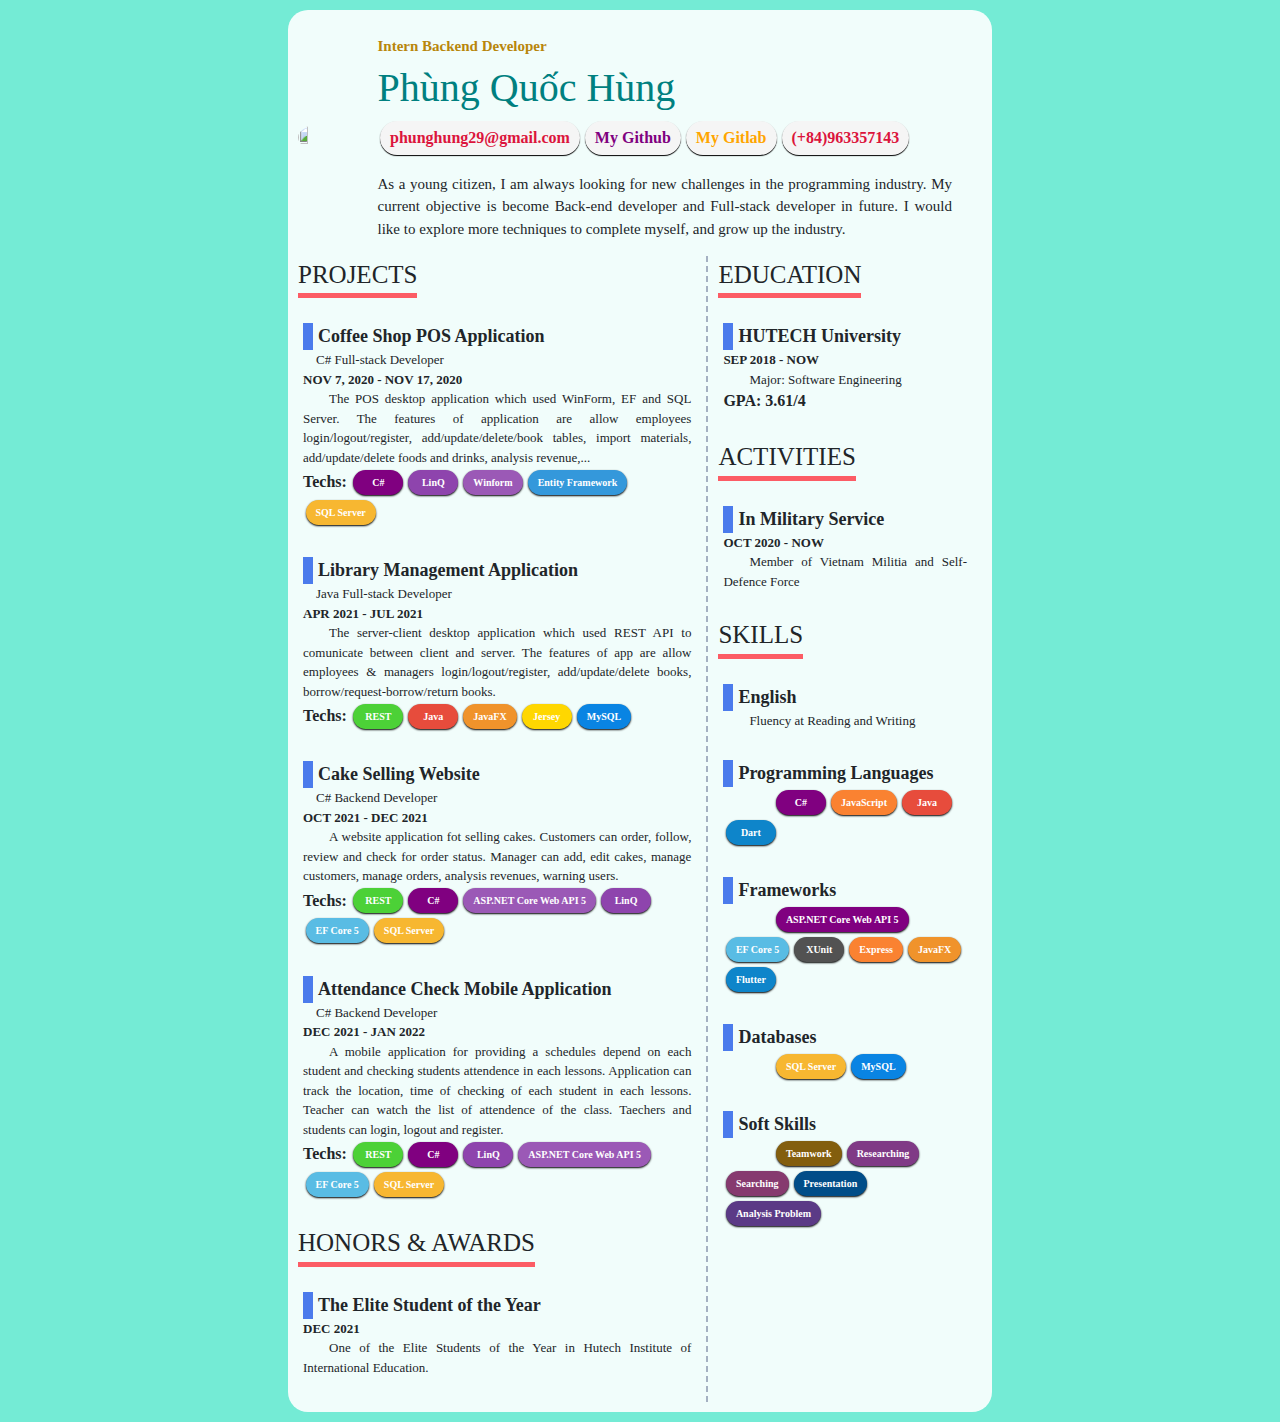
==== index.html @ 171c06e1 "third commit" ====
<!DOCTYPE html>
<html lang="en">

<head>
    <meta charset="UTF-8" />
    <meta http-equiv="X-UA-Compatible" content="IE=edge" />
    <meta name="viewport" content="width=device-width, initial-scale=1.0" />
    <title>Phung Hung CV</title>
    <link rel="stylesheet" href="https://cdn.jsdelivr.net/npm/bootstrap@4.0.0/dist/css/bootstrap.min.css"
        integrity="sha384-Gn5384xqQ1aoWXA+058RXPxPg6fy4IWvTNh0E263XmFcJlSAwiGgFAW/dAiS6JXm" crossorigin="anonymous" />
    <link rel="stylesheet" href="my-style.css" />
</head>

<body>
    <!-- div to -->
    <!-- <div class="container pr-4 pl-4 bg-dark text-white"> -->
    <div class="divTo">
        <!-- div trên -->
        <div class="divTren">
            <!-- div hinh -->
            <img class="my-avatar"
                src="https://cdn.discordapp.com/attachments/805802607922249749/955643707661647872/IMG_0061.jpg" />
            <!-- <div width="20%" height="20%">
        </div> -->
            <!-- div thong tin -->
            <div class="divThongTin">
                <p>Intern Backend Developer</p>
                <p>Phùng Quốc Hùng</p>
                <div class="divTheThongTin">
                    <a target="_blank" href="https://mail.google.com/mail/u/0/#inbox?compose=new"
                    class="infoItem">phunghung29@gmail.com</a>
                    <a class="infoItem" style="color: purple;" target="_blank" href="https://github.com/LEANDER-25">My Github</a>
                    <a class="infoItem" style="color: orange;" target="_blank" href="https://gitlab.com/GitLabIntern_25">My Gitlab</a>
                    <span class="infoItem"> (+84)963357143 </span>
                </div>
                <p>
                    As a young citizen, I am always looking for new challenges in the
                    programming industry. My current objective is become Back-end
                    developer and Full-stack developer in future. I would like to
                    explore more techniques to complete myself, and grow up the
                    industry.
                </p>
            </div>
        </div>
        <!-- div duoi -->
        <div class="divDuoi">
            <!-- div trai -->
            <div class="divTrai">
                <div class="title">
                    <div class="topicUnderline">
                        <p>PROJECTS</p>
                    </div>
                    <div class="itemLeft">
                        <!-- name project and responsibility layout -->
                        <div>
                            <div class="projectName">Coffee Shop POS Application</div>
                            <!-- <div></div> -->
                            <div style="font-size: small">&emsp;C# Full-stack Developer</div>
                        </div>
                        <div style="font-size: small; font-weight: bold;">
                            <p>NOV 7, 2020 - NOV 17, 2020</p>
                        </div>
                        <div style="padding-right: 10px">
                            <p style="font-size: small; text-align: justify">
                                &emsp;&emsp;The POS desktop application which used WinForm, EF
                                and SQL Server. The features of application are allow
                                employees login/logout/register, add/update/delete/book
                                tables, import materials, add/update/delete foods and drinks,
                                analysis revenue,...
                            </p>
                            <div class="flexDiv"">
                  <p style=" font-weight: bold;">Techs:&nbsp;</p>
                                <div class="techItem" style="background-color: purple">C#</div>
                                <div class="techItem" style="background-color: #8e44ad">LinQ</div>
                                <div class="techItem" style="background-color: #9b59b6">Winform</div>
                                <div class="techItem" style="background-color: #3498db">Entity Framework</div>
                                <div class="techItem" style="background-color: #f7b731">SQL Server</div>
                            </div>
                        </div>
                    </div>
                    <div class="itemLeft">
                        <!-- name project and responsibility layout -->
                        <div>
                            <div class="projectName">Library Management Application</div>
                            <!-- <div></div> -->
                            <div style="font-size: small">&emsp;Java Full-stack Developer</div>
                        </div>
                        <div style="font-size: small; font-weight: bold;">
                            <p>APR 2021 - JUL 2021</p>
                        </div>
                        <div style="padding-right: 10px">
                            <p style="font-size: small; text-align: justify">
                                &emsp;&emsp;The server-client desktop application which used REST API to comunicate
                                between client and server.
                                The features of app are allow employees & managers login/logout/register,
                                add/update/delete books, borrow/request-borrow/return books.
                            </p>
                            <div class="flexDiv"">
                    <p style=" font-weight: bold;">Techs:&nbsp;</p>
                                <div class="techItem" style="background-color: #4cd137">REST</div>
                                <div class="techItem" style="background-color: #e74c3c">Java</div>
                                <div class="techItem" style="background-color: #f0932b">JavaFX</div>
                                <div class="techItem" style="background-color: gold">Jersey</div>
                                <div class="techItem" style="background-color: #0984e3">MySQL</div>
                            </div>
                        </div>
                    </div>
                    <div class="itemLeft">
                        <!-- name project and responsibility layout -->
                        <div>
                            <div class="projectName">Cake Selling Website</div>
                            <!-- <div></div> -->
                            <div style="font-size: small">&emsp;C# Backend Developer</div>
                        </div>
                        <div style="font-size: small; font-weight: bold;">
                            <p>OCT 2021 - DEC 2021</p>
                        </div>
                        <div style="padding-right: 10px">
                            <p style="font-size: small; text-align: justify">
                                &emsp;&emsp;A website application fot selling cakes.
                                Customers can order, follow, review and check for order status.
                                Manager can add, edit cakes, manage customers, manage orders, analysis revenues, warning
                                users.
                            </p>
                            <div class="flexDiv"">
                    <p style=" font-weight: bold;">Techs:&nbsp;</p>
                                <div class="techItem" style="background-color: #4cd137">REST</div>
                                <div class="techItem" style="background-color: purple">C#</div>
                                <div class="techItem" style="background-color: #9b59b6">ASP.NET Core Web API 5</div>
                                <div class="techItem" style="background-color: #8e44ad">LinQ</div>
                                <div class="techItem" style="background-color: #59bce4">EF Core 5</div>
                                <div class="techItem" style="background-color: #f7b731">SQL Server</div>
                            </div>
                        </div>
                    </div>
                    <div class="itemLeft">
                        <!-- name project and responsibility layout -->
                        <div>
                            <div class="projectName">Attendance Check Mobile Application</div>
                            <!-- <div></div> -->
                            <div style="font-size: small">&emsp;C# Backend Developer</div>
                        </div>
                        <div style="font-size: small; font-weight: bold;">
                            <p>DEC 2021 - JAN 2022</p>
                        </div>
                        <div style="padding-right: 10px">
                            <p style="font-size: small; text-align: justify">
                                &emsp;&emsp;A mobile application for providing a schedules depend on each student and
                                checking students attendence in each lessons.
                                Application can track the location, time of checking of each student in each lessons.
                                Teacher can watch the list of attendence of the class.
                                Taechers and students can login, logout and register.
                            </p>
                            <div class="flexDiv"">
                    <p style=" font-weight: bold;">Techs:&nbsp;</p>
                                <div class="techItem" style="background-color: #4cd137">REST</div>
                                <div class="techItem" style="background-color: purple">C#</div>
                                <div class="techItem" style="background-color: #8e44ad">LinQ</div>
                                <div class="techItem" style="background-color: #9b59b6">ASP.NET Core Web API 5</div>
                                <div class="techItem" style="background-color: #59bce4">EF Core 5</div>
                                <div class="techItem" style="background-color: #f7b731">SQL Server</div>
                            </div>
                        </div>
                    </div>

                </div>
                <div class="title">
                    <div class="topicUnderline">
                        <p>HONORS & AWARDS</p>
                    </div>
                    <div class="itemLeft">
                        <!-- name project and responsibility layout -->
                        <div>
                            <div class="projectName">The Elite Student of the Year</div>
                        </div>
                        <div style="font-size: small; font-weight: bold;">
                            <p>DEC 2021</p>
                        </div>
                        <div style="padding-right: 10px">
                            <p style="font-size: small; text-align: justify">
                                &emsp;&emsp;One of the Elite Students of the Year in Hutech Institute of International
                                Education.
                            </p>
                        </div>
                    </div>
                </div>
            </div>
            <!-- div phai -->
            <div class="divPhai">
                <div class="title">
                    <div class="topicUnderline">
                        <p>EDUCATION</p>
                    </div>
                    <div class="itemLeft">
                        <!-- name project and responsibility layout -->
                        <div>
                            <div class="projectName">HUTECH University</div>
                            <!-- <div></div> -->
                            <!-- <div style="font-size: small">&emsp;C# Full-stack Developer</div> -->
                        </div>
                        <div style="font-size: small; font-weight: bold;">
                            <p>SEP 2018 - NOW</p>
                        </div>
                        <div style="padding-right: 10px">
                            <p style="font-size: small; text-align: justify">
                                &emsp;&emsp;Major: Software Engineering
                            </p>
                            <p style="font-weight: bold;">GPA: 3.61/4</p>
                        </div>
                    </div>
                </div>
                <div class="title">
                    <div class="topicUnderline">
                        <p>ACTIVITIES</p>
                    </div>
                    <div class="itemLeft">
                        <!-- name project and responsibility layout -->
                        <div>
                            <div class="projectName">In Military Service</div>
                            <!-- <div></div> -->
                            <!-- <div style="font-size: small">&emsp;C# Full-stack Developer</div> -->
                        </div>
                        <div style="font-size: small; font-weight: bold;">
                            <p>OCT 2020 - NOW</p>
                        </div>
                        <div style="padding-right: 10px">
                            <p style="font-size: small; text-align: justify">
                                &emsp;&emsp;Member of Vietnam Militia and Self-Defence Force
                            </p>
                        </div>
                    </div>
                </div>
                <div class="title">
                    <div class="topicUnderline">
                        <p>SKILLS</p>
                    </div>
                    <div class="itemLeft">
                        <!-- name project and responsibility layout -->
                        <div>
                            <div class="projectName">English</div>
                        </div>
                        <div style="padding-right: 10px">
                            <p style="font-size: small; text-align: justify">
                                &emsp;&emsp;Fluency at Reading and Writing
                            </p>
                        </div>
                    </div>
                    <div class="itemLeft">
                        <!-- name project and responsibility layout -->
                        <div>
                            <div class="projectName">Programming Languages</div>
                        </div>
                        <div style="padding-right: 10px">
                            <div class="flexDiv"">
                                <div class="blank"></div>
                                <div class="techItem" style="background-color: purple">C#</div>
                                <div class="techItem" style="background-color: #fa8231">JavaScript</div>
                                <div class="techItem" style="background-color: #e74c3c">Java</div>
                                <div class="techItem" style="background-color: #0e85ca">Dart</div>
                            </div>
                        </div>
                    </div>
                    <div class="itemLeft">
                        <!-- name project and responsibility layout -->
                        <div>
                            <div class="projectName">Frameworks</div>
                        </div>
                        <div style="padding-right: 10px">
                            <div class="flexDiv"">
                                <div class="blank"></div>
                                <div class="techItem" style="background-color: purple">ASP.NET Core Web API 5</div>
                                <div class="techItem" style="background-color: #59bce4">EF Core 5</div>
                                <div class="techItem" style="background-color: #525252">XUnit</div>
                                <div class="techItem" style="background-color: #fa8231">Express</div>
                                <div class="techItem" style="background-color: #f0932b">JavaFX</div>
                                <div class="techItem" style="background-color: #0e85ca">Flutter</div>
                            </div>
                        </div>
                    </div>
                    <div class="itemLeft">
                        <!-- name project and responsibility layout -->
                        <div>
                            <div class="projectName">Databases</div>
                        </div>
                        <div style="padding-right: 10px">
                            <div class="flexDiv"">
                                <div class="blank"></div>
                                <div class="techItem" style="background-color: #f7b731">SQL Server</div>
                                <div class="techItem" style="background-color: #0984e3">MySQL</div>
                            </div>
                        </div>
                    </div>
                    <div class="itemLeft">
                        <!-- name project and responsibility layout -->
                        <div>
                            <div class="projectName">Soft Skills</div>
                        </div>
                        <div style="padding-right: 10px">
                            <div class="flexDiv"">
                                <div class="blank"></div>
                                <div class="techItem" style="background-color: #835e0e">Teamwork</div>
                                <div class="techItem" style="background-color: #803a86">Researching</div>
                                <div class="techItem" style="background-color: #863a6f">Searching</div>
                                <div class="techItem" style="background-color: #014d88">Presentation</div>
                                <div class="techItem" style="background-color: #5b3a86">Analysis Problem</div>
                            </div>
                        </div>
                    </div>
                </div>
            </div>
        </div>
    </div>
    </div>
</body>

</html>
---- my-style.css ----
body {
  font-family: "JetBrains Mono";
  padding: 10px 0;
  display: flex;
  justify-content: center;
  align-items: center;
  background-color: #74ebd5;
  background-image: linear-gradient(90deg, #74ebd5 0%, #9face6 100%);
  background-image: url(https://wallpaperaccess.com/full/2279240.jpg);
  background-position: center;
  background-size: cover;
  background-repeat: no-repeat;
}
/* .divTo::before{
    content: "";
    position: absolute;
    width: 500px;
    height: 500px;
    border-radius: 50%;
    top: 0px;
    left: 0px;
    background-image: url(https://p7.hiclipart.com/preview/789/208/945/earth-sun-incense-sun.jpg);
    background-repeat: no-repeat;
    background-position: center;
    background-size: cover;
    z-index: -1;
}
.divTo::after{
    content: "";
    position: absolute;
    width: 500px;
    height: 500px;
    border-radius: 50%;
    bottom: -700px;
    right: 0px;
    background-image: url(https://i.pinimg.com/originals/c6/8a/8f/c68a8f04a9b7e4f1245c30af6435357b.jpg);
    background-repeat: no-repeat;
    background-position: center;
    background-size: cover;
    z-index: -1;
} */
p {
  margin-bottom: 0px;
}
.divTo {
  /* padding: 15px, 50px; */
  width: 55%;
  background-color: rgba(255, 255, 255, 0.9);
  /* background-color: white; */
  padding: 10px;
  border-radius: 20px;
}
.divTren {
  display: flex;
  justify-content: center;
  align-items: center;
}
.divThongTin {
  padding: 15px 30px;
  /* text-justify: inter-word; */
  text-align: justify;
}
.divThongTin p:nth-child(1) {
  font-size: 15px;
  color: darkgoldenrod;
  font-weight: bold;
  margin-bottom: 0.5px;
}
.divThongTin p:nth-child(2) {
  font-size: 40px;
  color: teal;
  margin-bottom: 0.5px;
}
.divThongTin p:nth-child(4) {
  font-size: 15px;
  margin-top: 1em;
  margin-bottom: 0.5px;
}
.divTheThongTin {
  flex-wrap: wrap;
  width: 100%;
  display: flex;
  /* justify-content: space-between; */
  align-items: center;
}
.infoItem {
  padding: 5px 10px;
  border-radius: 50px;
  background-color: whitesmoke;
  color: crimson;
  font-weight: bold;
  box-shadow: 0 1px 1px black;
  margin: 2.5px;
}
.my-avatar {
  /* margin-right: 5%; */
  width: 20%;
  height: 20%;
  border-radius: 50%;
}
.divDuoi {
  /* background-color: bisque; */
  width: 100%;
  height: fit-content;
  display: flex;
  justify-content: center;
  /* align-items: center; */
}
.divTrai {
  /* background-color: azure; */
  width: 60%;
  height: fit-content;
  border-right: 2.5px dashed #a5b1c2;
}
.divPhai {
  /* background-color: rgb(83, 255, 141); */
  width: 40%;
  height: 100%;
  padding-left: 10px;
}
/* .title {
    justify-content: space-between;
} */
.topicUnderline {
  width: fit-content;
  font-size: 25px;
  border-bottom: 5px solid #fc5c65;
}
.projectTitle {
  /* justify-content: space-around; */
  display: flex;
}
.projectTitle div:nth-child(2) {
  margin: 1%;
  width: 5px;
  border-radius: 20px;
  background-color: darkkhaki;
}
.projectName {
  padding-left: 5px;
  font-weight: bold;
  font-size: large;
  border-left: 10px solid #4b7bec;
}
.flexDiv {
  /* background-color: red; */
  width: 100%;
  flex-wrap: wrap;
  display: flex;
  align-items: center;
}
.itemLeft {
  margin: 20px 0;
  border-radius: 15px;
  /* background-color: beige; */
  padding: 5px;
}
.blank {
  min-width: 50px;
  background-color: white;
}
.techItem {
  display: flex;
  justify-content: center;
  align-items: center;
  font-size: 10px;
  width: fit-content;
  min-width: 50px;
  height: min-content;
  padding: 5px 10px;
  border-radius: 15px;
  color: white;
  font-weight: bold;
  margin: 2.5px;
  box-shadow: 0 1px 2px black;
}
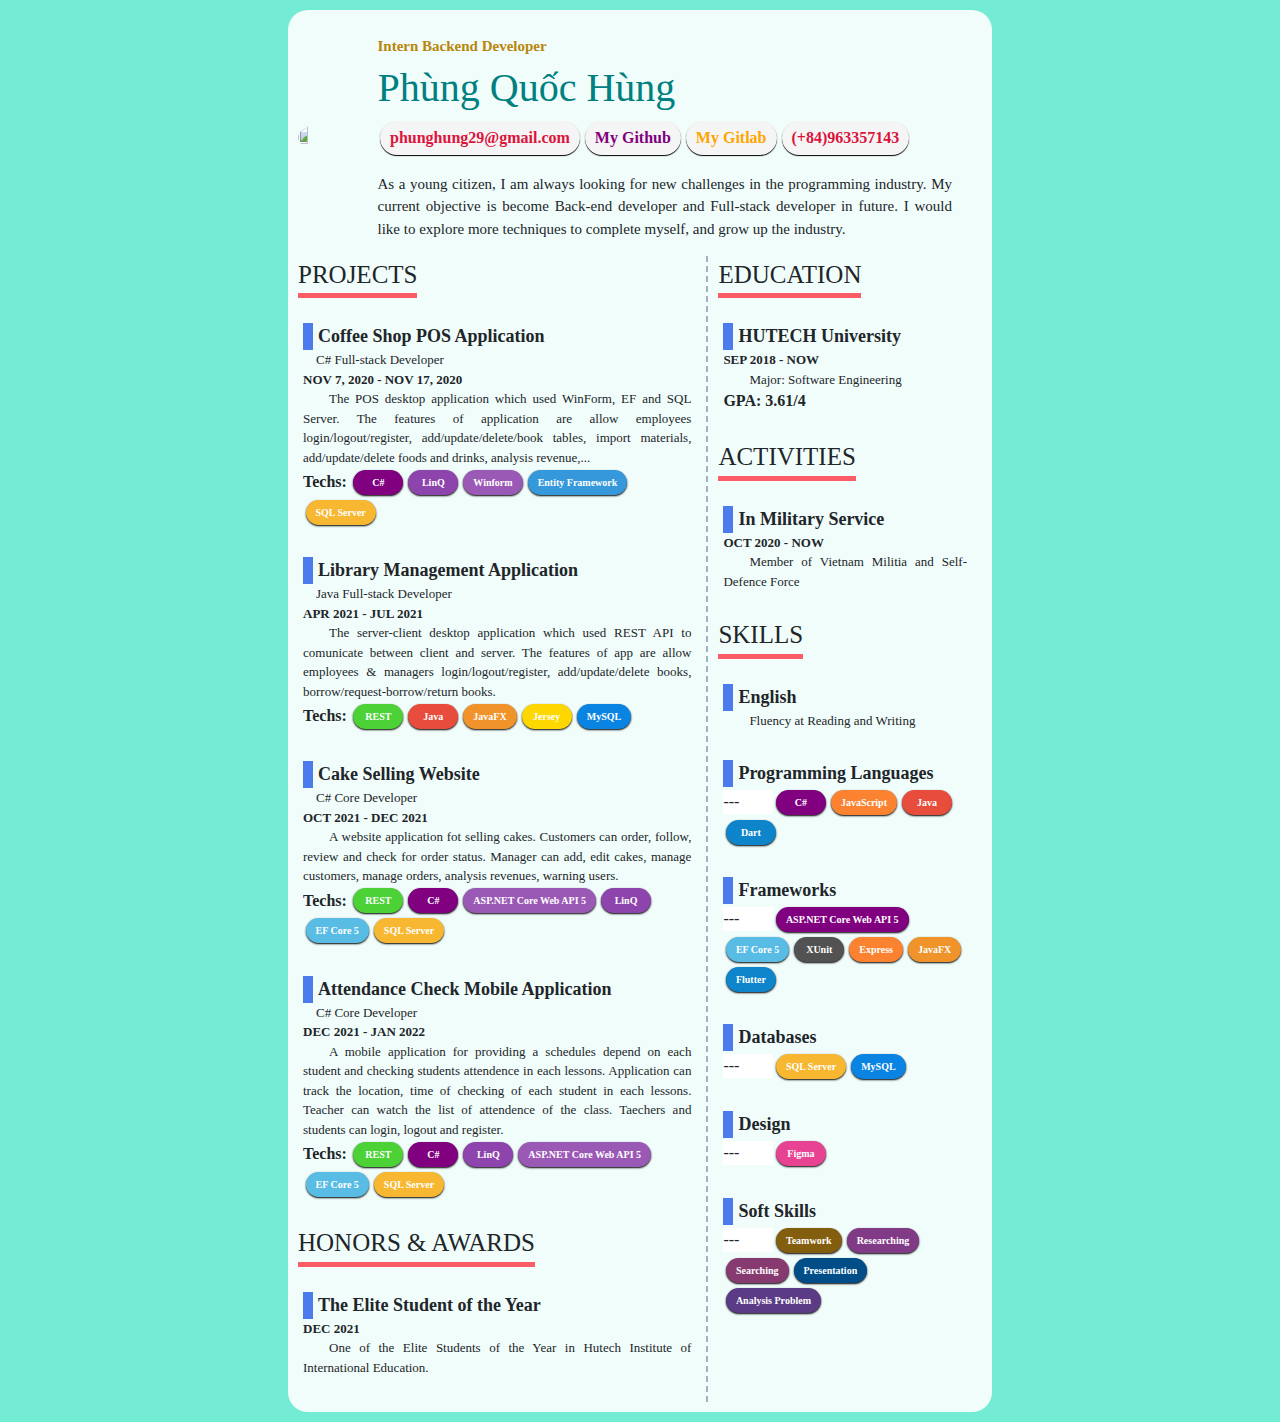
==== commit b747b0e5: "Update index.html" ====
--- a/index.html
+++ b/index.html
@@ -110,7 +110,7 @@
                         <div>
                             <div class="projectName">Cake Selling Website</div>
                             <!-- <div></div> -->
-                            <div style="font-size: small">&emsp;C# Backend Developer</div>
+                            <div style="font-size: small">&emsp;C# Core Developer</div>
                         </div>
                         <div style="font-size: small; font-weight: bold;">
                             <p>OCT 2021 - DEC 2021</p>
@@ -138,7 +138,7 @@
                         <div>
                             <div class="projectName">Attendance Check Mobile Application</div>
                             <!-- <div></div> -->
-                            <div style="font-size: small">&emsp;C# Backend Developer</div>
+                            <div style="font-size: small">&emsp;C# Core Developer</div>
                         </div>
                         <div style="font-size: small; font-weight: bold;">
                             <p>DEC 2021 - JAN 2022</p>
@@ -252,7 +252,7 @@
                         </div>
                         <div style="padding-right: 10px">
                             <div class="flexDiv"">
-                                <div class="blank"></div>
+                                <div class="blank">---</div>
                                 <div class="techItem" style="background-color: purple">C#</div>
                                 <div class="techItem" style="background-color: #fa8231">JavaScript</div>
                                 <div class="techItem" style="background-color: #e74c3c">Java</div>
@@ -267,7 +267,7 @@
                         </div>
                         <div style="padding-right: 10px">
                             <div class="flexDiv"">
-                                <div class="blank"></div>
+                                <div class="blank">---</div>
                                 <div class="techItem" style="background-color: purple">ASP.NET Core Web API 5</div>
                                 <div class="techItem" style="background-color: #59bce4">EF Core 5</div>
                                 <div class="techItem" style="background-color: #525252">XUnit</div>
@@ -284,7 +284,7 @@
                         </div>
                         <div style="padding-right: 10px">
                             <div class="flexDiv"">
-                                <div class="blank"></div>
+                                <div class="blank">---</div>
                                 <div class="techItem" style="background-color: #f7b731">SQL Server</div>
                                 <div class="techItem" style="background-color: #0984e3">MySQL</div>
                             </div>
@@ -293,11 +293,23 @@
                     <div class="itemLeft">
                         <!-- name project and responsibility layout -->
                         <div>
+                            <div class="projectName">Design</div>
+                        </div>
+                        <div style="padding-right: 10px">
+                            <div class="flexDiv"">
+                                <div class="blank">---</div>
+                                <div class="techItem" style="background-color: #e84393">Figma</div>
+                            </div>
+                        </div>
+                    </div>
+                    <div class="itemLeft">
+                        <!-- name project and responsibility layout -->
+                        <div>
                             <div class="projectName">Soft Skills</div>
                         </div>
                         <div style="padding-right: 10px">
                             <div class="flexDiv"">
-                                <div class="blank"></div>
+                                <div class="blank">---</div>
                                 <div class="techItem" style="background-color: #835e0e">Teamwork</div>
                                 <div class="techItem" style="background-color: #803a86">Researching</div>
                                 <div class="techItem" style="background-color: #863a6f">Searching</div>
@@ -313,4 +325,4 @@
     </div>
 </body>
 
-</html>+</html>
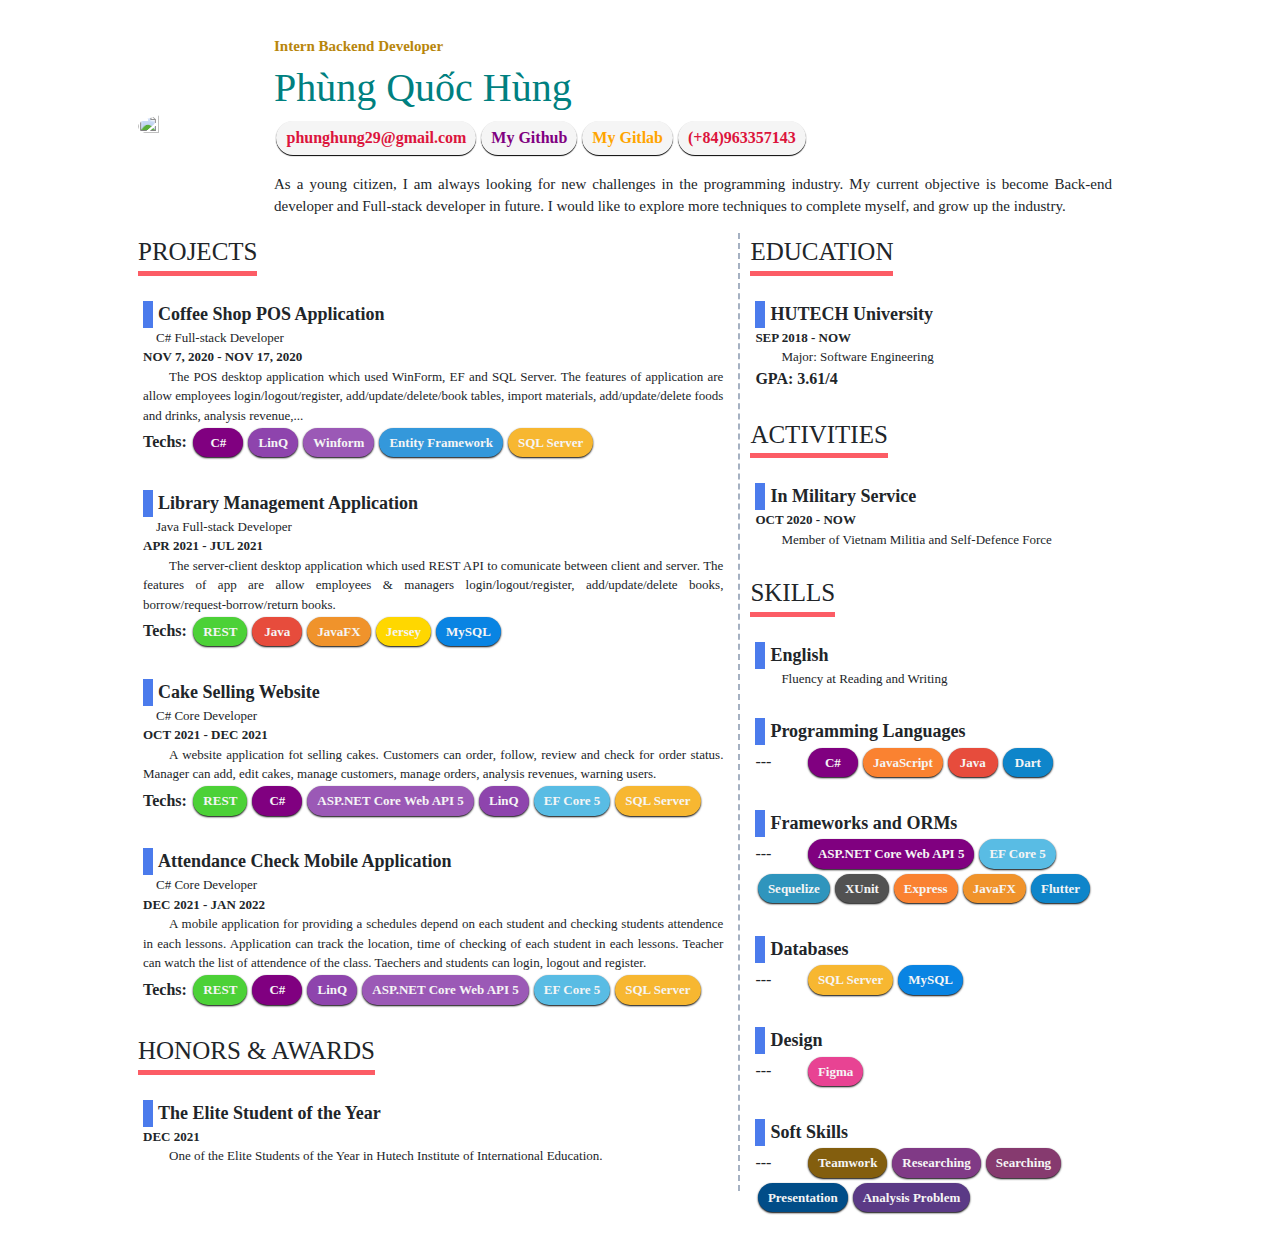
==== commit 2b6be23b: "add more files" ====
--- a/index.html
+++ b/index.html
@@ -263,13 +263,14 @@
                     <div class="itemLeft">
                         <!-- name project and responsibility layout -->
                         <div>
-                            <div class="projectName">Frameworks</div>
+                            <div class="projectName">Frameworks and ORMs</div>
                         </div>
                         <div style="padding-right: 10px">
                             <div class="flexDiv"">
                                 <div class="blank">---</div>
                                 <div class="techItem" style="background-color: purple">ASP.NET Core Web API 5</div>
                                 <div class="techItem" style="background-color: #59bce4">EF Core 5</div>
+                                <div class="techItem" style="background-color: #2f95bd">Sequelize</div>
                                 <div class="techItem" style="background-color: #525252">XUnit</div>
                                 <div class="techItem" style="background-color: #fa8231">Express</div>
                                 <div class="techItem" style="background-color: #f0932b">JavaFX</div>
--- a/my-style.css
+++ b/my-style.css
@@ -4,8 +4,8 @@
   display: flex;
   justify-content: center;
   align-items: center;
-  background-color: #74ebd5;
-  background-image: linear-gradient(90deg, #74ebd5 0%, #9face6 100%);
+  /* background-color: #74ebd5;
+  background-image: linear-gradient(90deg, #74ebd5 0%, #9face6 100%); */
   background-image: url(https://wallpaperaccess.com/full/2279240.jpg);
   background-position: center;
   background-size: cover;
@@ -44,7 +44,7 @@
 }
 .divTo {
   /* padding: 15px, 50px; */
-  width: 55%;
+  width: 80%;
   background-color: rgba(255, 255, 255, 0.9);
   /* background-color: white; */
   padding: 10px;
@@ -163,13 +163,13 @@
   display: flex;
   justify-content: center;
   align-items: center;
-  font-size: 10px;
+  font-size: 13px;
   width: fit-content;
   min-width: 50px;
   height: min-content;
   padding: 5px 10px;
   border-radius: 15px;
-  color: white;
+  color: whitesmoke;
   font-weight: bold;
   margin: 2.5px;
   box-shadow: 0 1px 2px black;
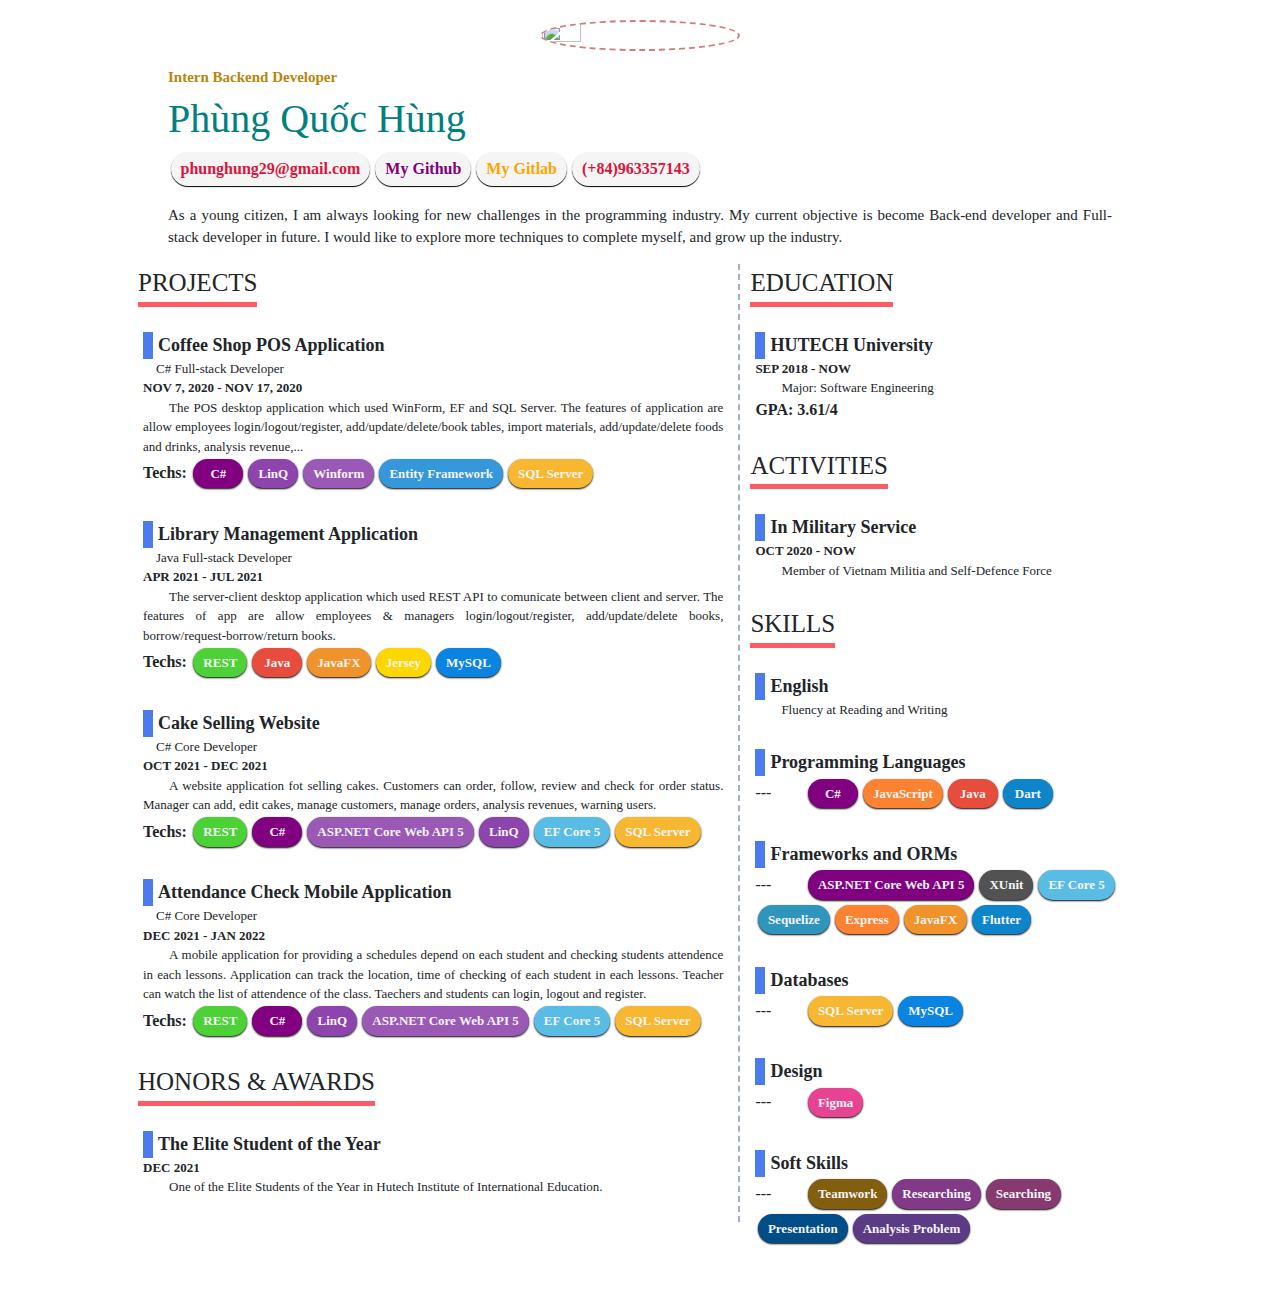
==== commit 7b498291: "add more files" ====
--- a/index.html
+++ b/index.html
@@ -269,9 +269,9 @@
                             <div class="flexDiv"">
                                 <div class="blank">---</div>
                                 <div class="techItem" style="background-color: purple">ASP.NET Core Web API 5</div>
+                                <div class="techItem" style="background-color: #525252">XUnit</div>
                                 <div class="techItem" style="background-color: #59bce4">EF Core 5</div>
                                 <div class="techItem" style="background-color: #2f95bd">Sequelize</div>
-                                <div class="techItem" style="background-color: #525252">XUnit</div>
                                 <div class="techItem" style="background-color: #fa8231">Express</div>
                                 <div class="techItem" style="background-color: #f0932b">JavaFX</div>
                                 <div class="techItem" style="background-color: #0e85ca">Flutter</div>
--- a/my-style.css
+++ b/my-style.css
@@ -6,7 +6,7 @@
   align-items: center;
   /* background-color: #74ebd5;
   background-image: linear-gradient(90deg, #74ebd5 0%, #9face6 100%); */
-  background-image: url(https://wallpaperaccess.com/full/2279240.jpg);
+  /* background-image: url(https://wallpaperaccess.com/full/2279240.jpg); */
   background-position: center;
   background-size: cover;
   background-repeat: no-repeat;
@@ -51,6 +51,7 @@
   border-radius: 20px;
 }
 .divTren {
+  flex-wrap: wrap;
   display: flex;
   justify-content: center;
   align-items: center;
@@ -97,6 +98,7 @@
   width: 20%;
   height: 20%;
   border-radius: 50%;
+  border: 2.5px dashed rgb(204, 125, 125);
 }
 .divDuoi {
   /* background-color: bisque; */
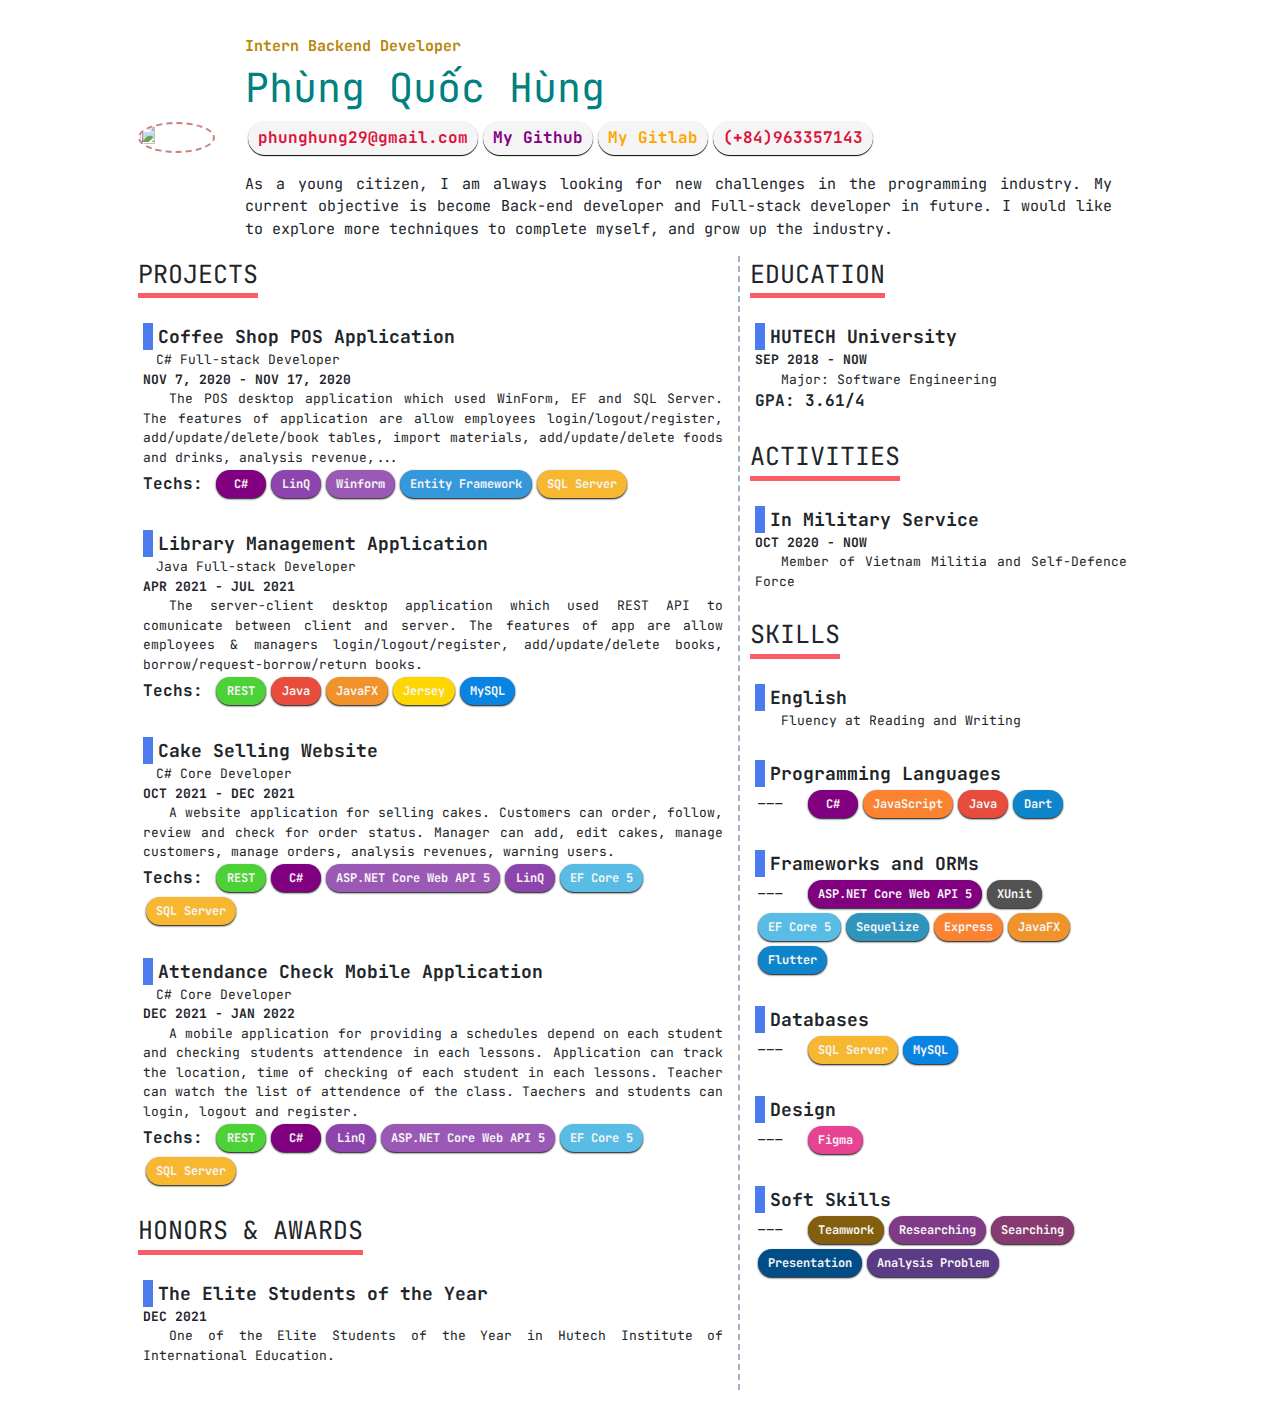
==== commit 22e57e94: "add font" ====
--- a/index.html
+++ b/index.html
@@ -9,6 +9,9 @@
     <link rel="stylesheet" href="https://cdn.jsdelivr.net/npm/bootstrap@4.0.0/dist/css/bootstrap.min.css"
         integrity="sha384-Gn5384xqQ1aoWXA+058RXPxPg6fy4IWvTNh0E263XmFcJlSAwiGgFAW/dAiS6JXm" crossorigin="anonymous" />
     <link rel="stylesheet" href="my-style.css" />
+    <link rel="preconnect" href="https://fonts.googleapis.com">
+    <link rel="preconnect" href="https://fonts.gstatic.com" crossorigin>
+    <link href="https://fonts.googleapis.com/css2?family=JetBrains+Mono:wght@300&display=swap" rel="stylesheet">
 </head>
 
 <body>
@@ -117,7 +120,7 @@
                         </div>
                         <div style="padding-right: 10px">
                             <p style="font-size: small; text-align: justify">
-                                &emsp;&emsp;A website application fot selling cakes.
+                                &emsp;&emsp;A website application for selling cakes.
                                 Customers can order, follow, review and check for order status.
                                 Manager can add, edit cakes, manage customers, manage orders, analysis revenues, warning
                                 users.
@@ -171,7 +174,7 @@
                     <div class="itemLeft">
                         <!-- name project and responsibility layout -->
                         <div>
-                            <div class="projectName">The Elite Student of the Year</div>
+                            <div class="projectName">The Elite Students of the Year</div>
                         </div>
                         <div style="font-size: small; font-weight: bold;">
                             <p>DEC 2021</p>
--- a/my-style.css
+++ b/my-style.css
@@ -1,5 +1,5 @@
 body {
-  font-family: "JetBrains Mono";
+  font-family: 'JetBrains Mono', monospace;
   padding: 10px 0;
   display: flex;
   justify-content: center;
@@ -51,7 +51,7 @@
   border-radius: 20px;
 }
 .divTren {
-  flex-wrap: wrap;
+  /* flex-wrap: wrap; */
   display: flex;
   justify-content: center;
   align-items: center;
@@ -165,7 +165,7 @@
   display: flex;
   justify-content: center;
   align-items: center;
-  font-size: 13px;
+  font-size: 12px;
   width: fit-content;
   min-width: 50px;
   height: min-content;
